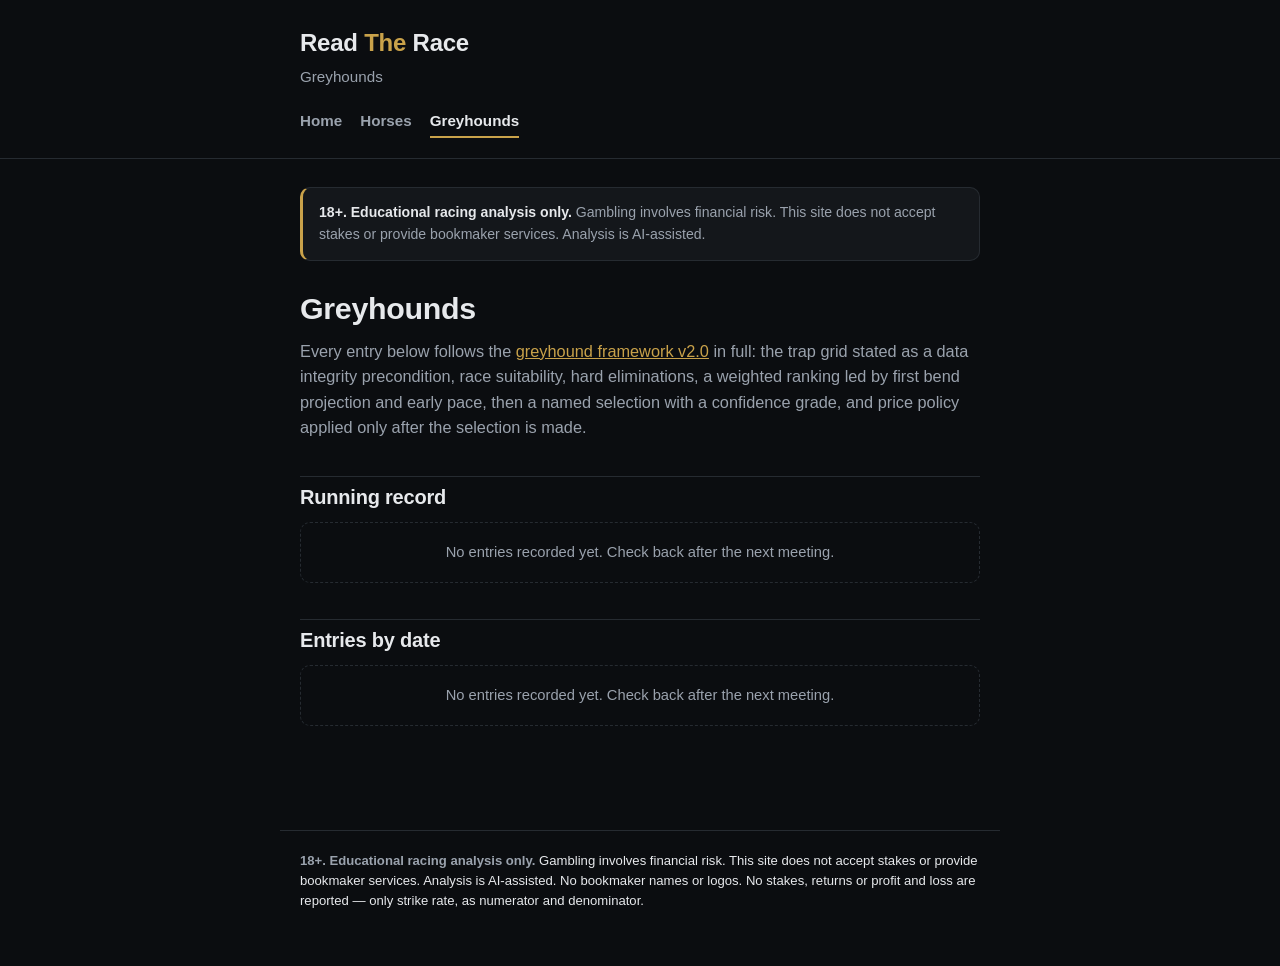
==== greyhounds/index.html @ fd71e6b9 "Initial scaffold: Read The Race Public, educational racing analysis record with two locked framework" ====
<!doctype html>
<html lang="en">
<head>
<meta charset="utf-8">
<meta name="viewport" content="width=device-width, initial-scale=1">
<title>Greyhounds — Read The Race</title>
<meta name="description" content="Greyhound racing analysis running record, applied with the Read The Race greyhound framework v2.0.">
<link rel="stylesheet" href="../assets/css/style.css">
</head>
<body>

<header class="site-header">
  <div class="container">
    <a class="site-title" href="../index.html">Read <span>The</span> Race</a>
    <p class="site-tagline">Greyhounds</p>
    <nav class="site-nav">
      <a href="../index.html">Home</a>
      <a href="../horses/index.html">Horses</a>
      <a href="index.html" class="active">Greyhounds</a>
    </nav>
  </div>
</header>

<main class="container">

  <div class="notice">
    <strong>18+. Educational racing analysis only.</strong> Gambling involves
    financial risk. This site does not accept stakes or provide bookmaker
    services. Analysis is AI-assisted.
  </div>

  <h1>Greyhounds</h1>
  <p class="lede">
    Every entry below follows the <a href="framework.html">greyhound
    framework v2.0</a> in full: the trap grid stated as a data integrity
    precondition, race suitability, hard eliminations, a weighted ranking
    led by first bend projection and early pace, then a named selection
    with a confidence grade, and price policy applied only after the
    selection is made.
  </p>

  <h2>Running record</h2>
  <div id="running-record"></div>

  <h2>Entries by date</h2>
  <div id="date-browser"></div>

</main>

<footer class="site-footer">
  <p><strong>18+. Educational racing analysis only.</strong> Gambling
  involves financial risk. This site does not accept stakes or provide
  bookmaker services. Analysis is AI-assisted. No bookmaker names or logos.
  No stakes, returns or profit and loss are reported — only strike rate,
  as numerator and denominator.</p>
</footer>

<script src="../assets/js/csv.js"></script>
<script src="../assets/js/markdown.js"></script>
<script src="../assets/js/site.js"></script>
<script>
  (async () => {
    const rows = await loadCSVRows("results.csv");
    renderRunningRecord(document.getElementById("running-record"), rows, "track");

    const entries = await loadJSON("entries/manifest.json");
    renderDateBrowser(document.getElementById("date-browser"), entries, "entries");
  })();
</script>

</body>
</html>
---- assets/css/style.css ----
/* Read The Race — shared stylesheet. Dark background, mobile-first. */

:root {
  --bg: #0b0d10;
  --bg-raised: #14171b;
  --bg-card: #181c21;
  --border: #262b31;
  --text: #e7e9ec;
  --text-dim: #9aa2ad;
  --text-faint: #6b7280;
  --accent: #c9a24a;
  --accent-dim: #8a7134;
  --win: #4caf7d;
  --lose: #c9605a;
  --void: #6b7280;
  --max-width: 720px;
  --radius: 10px;
}

* {
  box-sizing: border-box;
}

html {
  -webkit-text-size-adjust: 100%;
}

body {
  margin: 0;
  background: var(--bg);
  color: var(--text);
  font-family: -apple-system, BlinkMacSystemFont, "Segoe UI", Roboto, Helvetica, Arial, sans-serif;
  font-size: 17px;
  line-height: 1.55;
  -webkit-font-smoothing: antialiased;
}

.container {
  max-width: var(--max-width);
  margin: 0 auto;
  padding: 0 20px 64px;
}

/* Header / nav */

.site-header {
  border-bottom: 1px solid var(--border);
  margin-bottom: 28px;
}

.site-header .container {
  padding-top: 24px;
  padding-bottom: 20px;
}

.site-title {
  display: block;
  font-size: 1.5rem;
  font-weight: 700;
  letter-spacing: -0.01em;
  color: var(--text);
  text-decoration: none;
}

.site-title span {
  color: var(--accent);
}

.site-tagline {
  margin: 4px 0 0;
  color: var(--text-dim);
  font-size: 0.95rem;
}

.site-nav {
  margin-top: 16px;
  display: flex;
  gap: 18px;
  flex-wrap: wrap;
}

.site-nav a {
  color: var(--text-dim);
  text-decoration: none;
  font-size: 0.95rem;
  font-weight: 600;
  padding: 4px 0;
  border-bottom: 2px solid transparent;
}

.site-nav a:hover,
.site-nav a.active {
  color: var(--text);
  border-bottom-color: var(--accent);
}

/* Notice banner */

.notice {
  background: var(--bg-raised);
  border: 1px solid var(--border);
  border-left: 3px solid var(--accent);
  border-radius: var(--radius);
  padding: 14px 16px;
  font-size: 0.88rem;
  color: var(--text-dim);
  margin-bottom: 28px;
}

.notice strong {
  color: var(--text);
}

/* Typography */

h1, h2, h3 {
  color: var(--text);
  line-height: 1.25;
  letter-spacing: -0.01em;
}

h1 {
  font-size: 1.6rem;
  margin: 0 0 12px;
}

h2 {
  font-size: 1.25rem;
  margin: 36px 0 12px;
  padding-top: 8px;
  border-top: 1px solid var(--border);
}

h2:first-child {
  border-top: none;
  padding-top: 0;
}

h3 {
  font-size: 1.05rem;
  margin: 22px 0 8px;
}

p {
  margin: 0 0 14px;
  color: var(--text);
}

.lede {
  color: var(--text-dim);
  font-size: 1.02rem;
}

a {
  color: var(--accent);
}

ul, ol {
  padding-left: 1.3em;
  margin: 0 0 14px;
}

li {
  margin-bottom: 6px;
}

blockquote {
  margin: 0 0 16px;
  padding: 10px 14px;
  background: var(--bg-raised);
  border-left: 3px solid var(--accent-dim);
  border-radius: 4px;
  color: var(--text-dim);
  font-family: ui-monospace, SFMono-Regular, Menlo, Consolas, monospace;
  font-size: 0.9rem;
}

hr {
  border: none;
  border-top: 1px solid var(--border);
  margin: 28px 0;
}

.meta-line {
  color: var(--text-faint);
  font-size: 0.85rem;
  margin: 0 0 4px;
}

/* Cards */

.card {
  background: var(--bg-card);
  border: 1px solid var(--border);
  border-radius: var(--radius);
  padding: 18px;
  margin-bottom: 16px;
}

.card-link {
  display: block;
  text-decoration: none;
  color: inherit;
}

.card-link:hover {
  border-color: var(--accent-dim);
}

.card h3 {
  margin-top: 0;
  color: var(--text);
}

.card .subtitle {
  color: var(--text-dim);
  font-size: 0.88rem;
  margin-bottom: 14px;
}

/* Running record stats */

.stat-row {
  display: flex;
  gap: 12px;
  flex-wrap: wrap;
}

.stat-tile {
  flex: 1 1 120px;
  background: var(--bg-raised);
  border: 1px solid var(--border);
  border-radius: 8px;
  padding: 12px 14px;
}

.stat-tile .value {
  font-size: 1.3rem;
  font-weight: 700;
  color: var(--text);
  font-variant-numeric: tabular-nums;
}

.stat-tile .label {
  font-size: 0.78rem;
  color: var(--text-dim);
  text-transform: uppercase;
  letter-spacing: 0.04em;
  margin-top: 2px;
}

/* Tables */

.table-scroll {
  overflow-x: auto;
  border: 1px solid var(--border);
  border-radius: var(--radius);
  margin-bottom: 20px;
}

table {
  border-collapse: collapse;
  width: 100%;
  min-width: 560px;
  font-size: 0.88rem;
}

th, td {
  text-align: left;
  padding: 9px 12px;
  border-bottom: 1px solid var(--border);
  white-space: nowrap;
}

th {
  color: var(--text-dim);
  font-size: 0.76rem;
  text-transform: uppercase;
  letter-spacing: 0.03em;
  background: var(--bg-raised);
  position: sticky;
  top: 0;
}

tr:last-child td {
  border-bottom: none;
}

.result-win { color: var(--win); font-weight: 600; }
.result-lose { color: var(--lose); }
.result-void { color: var(--void); }

.empty-state {
  color: var(--text-dim);
  font-size: 0.92rem;
  padding: 18px;
  border: 1px dashed var(--border);
  border-radius: var(--radius);
  text-align: center;
}

/* Date browser */

.date-group {
  margin-bottom: 18px;
}

.date-group h3 {
  color: var(--text-dim);
  font-size: 0.82rem;
  text-transform: uppercase;
  letter-spacing: 0.04em;
  margin: 18px 0 8px;
}

.entry-list {
  list-style: none;
  padding: 0;
  margin: 0;
}

.entry-list li {
  margin-bottom: 6px;
}

.entry-list a {
  display: block;
  background: var(--bg-card);
  border: 1px solid var(--border);
  border-radius: 8px;
  padding: 10px 14px;
  text-decoration: none;
  color: var(--text);
  font-size: 0.92rem;
}

.entry-list a:hover {
  border-color: var(--accent-dim);
}

.entry-list .entry-track {
  font-weight: 600;
}

.entry-list .entry-meta {
  color: var(--text-dim);
  font-size: 0.82rem;
}

/* Framework prose page */

.prose {
  font-size: 0.98rem;
}

.prose h1 {
  font-size: 1.5rem;
}

.source-link {
  display: inline-block;
  margin-bottom: 24px;
  font-size: 0.85rem;
  color: var(--text-dim);
}

/* Footer */

.site-footer {
  max-width: var(--max-width);
  margin: 40px auto 0;
  padding: 20px 20px 40px;
  border-top: 1px solid var(--border);
  color: var(--text-faint);
  font-size: 0.82rem;
}

.site-footer strong {
  color: var(--text-dim);
}

@media (min-width: 640px) {
  body {
    font-size: 18px;
  }

  h1 {
    font-size: 1.9rem;
  }
}
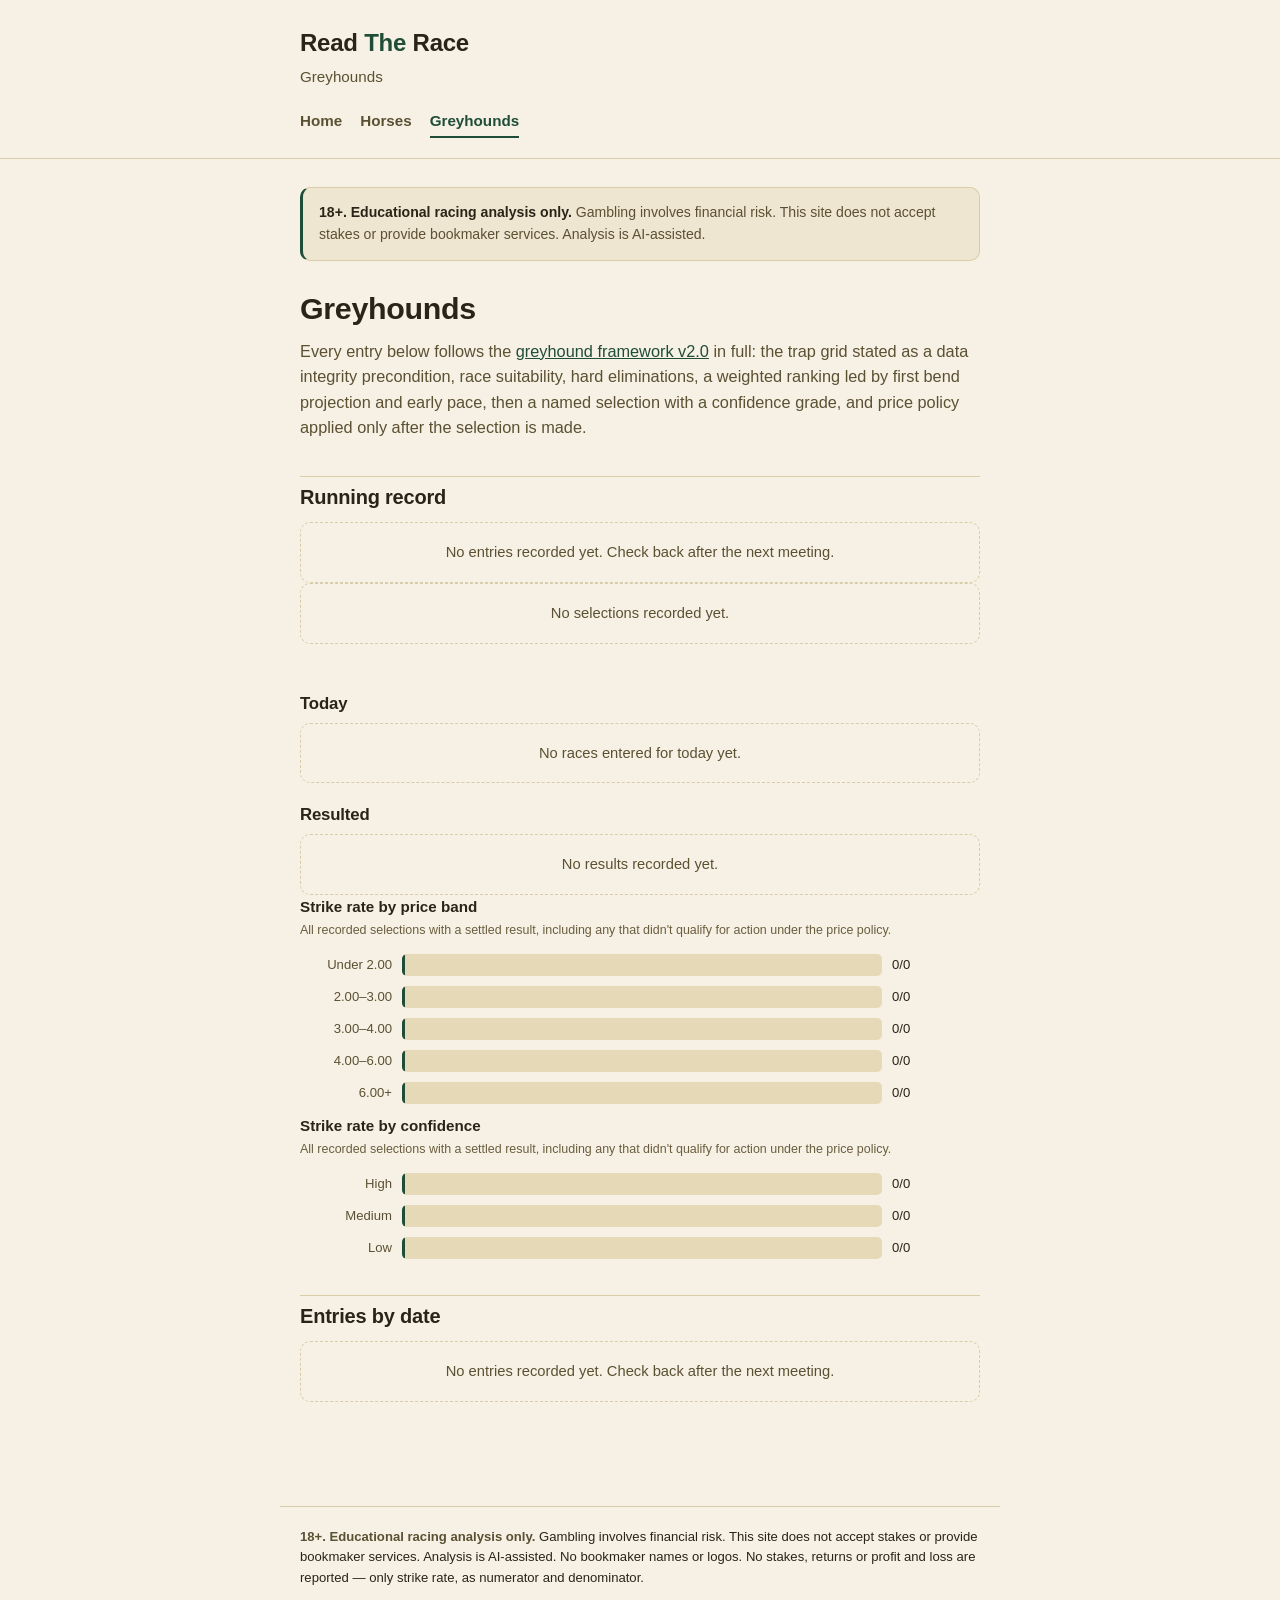
==== commit e86e56b1: "Split running record into Today/Resulted, UK dates, light racecourse theme, add form strip + strike-" ====
--- a/greyhounds/index.html
+++ b/greyhounds/index.html
@@ -40,7 +40,22 @@
   </p>
 
   <h2>Running record</h2>
-  <div id="running-record"></div>
+  <div id="stats"></div>
+
+  <div id="form-strip"></div>
+
+  <div class="table-heading">
+    <h3>Today</h3>
+  </div>
+  <div id="today-table"></div>
+
+  <div class="table-heading">
+    <h3>Resulted</h3>
+  </div>
+  <div id="resulted-table"></div>
+
+  <div id="price-chart"></div>
+  <div id="confidence-chart"></div>
 
   <h2>Entries by date</h2>
   <div id="date-browser"></div>
@@ -61,10 +76,15 @@
 <script>
   (async () => {
     const rows = await loadCSVRows("results.csv");
-    renderRunningRecord(document.getElementById("running-record"), rows, "track");
+    renderStats(document.getElementById("stats"), rows);
+    renderFormStrip(document.getElementById("form-strip"), rows);
+    renderTodayTable(document.getElementById("today-table"), rows, "track");
+    renderResultedTable(document.getElementById("resulted-table"), rows, "track");
+    renderPriceBandChart(document.getElementById("price-chart"), rows);
+    renderConfidenceChart(document.getElementById("confidence-chart"), rows);
 
     const entries = await loadJSON("entries/manifest.json");
-    renderDateBrowser(document.getElementById("date-browser"), entries, "entries");
+    renderDateBrowser(document.getElementById("date-browser"), entries, "entry.html");
   })();
 </script>
 
--- a/assets/css/style.css
+++ b/assets/css/style.css
@@ -1,18 +1,20 @@
-/* Read The Race — shared stylesheet. Dark background, mobile-first. */
+/* Read The Race — shared stylesheet. Light racecourse theme, mobile-first. */
 
 :root {
-  --bg: #0b0d10;
-  --bg-raised: #14171b;
-  --bg-card: #181c21;
-  --border: #262b31;
-  --text: #e7e9ec;
-  --text-dim: #9aa2ad;
-  --text-faint: #6b7280;
-  --accent: #c9a24a;
-  --accent-dim: #8a7134;
-  --win: #4caf7d;
-  --lose: #c9605a;
-  --void: #6b7280;
+  --bg: #f6f1e4;
+  --bg-raised: #efe6d2;
+  --bg-card: #fffcf5;
+  --border: #d8cca9;
+  --row-divider: #c4b58a;
+  --text: #2a2318;
+  --text-dim: #5c5033;
+  --text-faint: #6b5d3f;
+  --accent: #1f4d38;
+  --accent-dim: #163728;
+  --win: #1f6b3d;
+  --lose: #8c3a2b;
+  --void: #8a7c58;
+  --chart-track: #e6d9b8;
   --max-width: 720px;
   --radius: 10px;
 }
@@ -90,7 +92,7 @@
 
 .site-nav a:hover,
 .site-nav a.active {
-  color: var(--text);
+  color: var(--accent);
   border-bottom-color: var(--accent);
 }
 
@@ -253,6 +255,7 @@
 
 .table-scroll {
   overflow-x: auto;
+  -webkit-overflow-scrolling: touch;
   border: 1px solid var(--border);
   border-radius: var(--radius);
   margin-bottom: 20px;
@@ -261,15 +264,20 @@
 table {
   border-collapse: collapse;
   width: 100%;
-  min-width: 560px;
+  min-width: 620px;
   font-size: 0.88rem;
 }
 
 th, td {
   text-align: left;
-  padding: 9px 12px;
-  border-bottom: 1px solid var(--border);
+  padding: 15px 14px;
+  border-bottom: 1px solid var(--row-divider);
   white-space: nowrap;
+}
+
+td.selection-cell {
+  white-space: normal;
+  min-width: 160px;
 }
 
 th {
@@ -286,6 +294,48 @@
   border-bottom: none;
 }
 
+/* Group header rows inside the Today/Resulted tables — date and course
+   separators, replacing per-row date/course columns. */
+tr.group-header-date td {
+  background: var(--accent);
+  color: var(--bg-card);
+  font-weight: 700;
+  font-size: 0.85rem;
+  padding: 10px 14px;
+  border-bottom: none;
+}
+
+tr.group-header-course td {
+  background: var(--bg-raised);
+  color: var(--text-dim);
+  font-weight: 700;
+  font-size: 0.76rem;
+  text-transform: uppercase;
+  letter-spacing: 0.03em;
+  padding: 8px 14px;
+  border-bottom: 1px solid var(--row-divider);
+}
+
+/* Numeric columns: right-aligned, tabular monospace figures so digits line up. */
+.price-cell {
+  text-align: right;
+  font-variant-numeric: tabular-nums;
+  font-family: ui-monospace, SFMono-Regular, Menlo, Consolas, monospace;
+}
+
+.no-action-label {
+  display: block;
+  color: var(--text-dim);
+  font-weight: 600;
+}
+
+.no-action-runner {
+  display: block;
+  margin-top: 3px;
+  font-size: 0.78rem;
+  color: var(--text-faint);
+}
+
 .result-win { color: var(--win); font-weight: 600; }
 .result-lose { color: var(--lose); }
 .result-void { color: var(--void); }
@@ -297,6 +347,160 @@
   border: 1px dashed var(--border);
   border-radius: var(--radius);
   text-align: center;
+}
+
+.table-heading {
+  display: flex;
+  align-items: baseline;
+  justify-content: space-between;
+  gap: 8px;
+  flex-wrap: wrap;
+}
+
+.table-heading .table-subtitle {
+  font-size: 0.82rem;
+  color: var(--text-faint);
+}
+
+/* Form strip */
+
+.form-strip {
+  margin-bottom: 28px;
+}
+
+.form-strip-row {
+  display: flex;
+  flex-wrap: wrap;
+  gap: 4px;
+  padding: 4px 0 8px;
+}
+
+.form-square {
+  width: 16px;
+  height: 16px;
+  border-radius: 3px;
+  flex: 0 0 auto;
+  border: 2px solid var(--border);
+  background: transparent;
+}
+
+.form-square.form-win {
+  background: var(--win);
+  border-color: var(--win);
+}
+
+.form-square.form-lose {
+  background: transparent;
+  border-color: var(--lose);
+}
+
+.form-square.form-no-action {
+  background: var(--void);
+  border-color: var(--void);
+  opacity: 0.35;
+}
+
+.form-square.form-pending {
+  background: transparent;
+  border-color: var(--border);
+  border-style: dashed;
+}
+
+.form-strip-caption {
+  font-size: 0.78rem;
+  color: var(--text-faint);
+  margin: 0;
+}
+
+.form-strip-legend {
+  display: flex;
+  flex-wrap: wrap;
+  gap: 12px;
+  font-size: 0.76rem;
+  color: var(--text-faint);
+  margin: 6px 0 0;
+}
+
+.form-strip-legend span {
+  display: inline-flex;
+  align-items: center;
+  gap: 5px;
+}
+
+.form-strip-legend .form-square {
+  width: 11px;
+  height: 11px;
+  border-width: 1.5px;
+}
+
+/* Bar charts */
+
+.bar-chart {
+  margin-bottom: 8px;
+}
+
+.bar-chart-title {
+  font-size: 0.95rem;
+  font-weight: 700;
+  color: var(--text);
+  margin: 0 0 2px;
+}
+
+.bar-chart-subtitle {
+  font-size: 0.78rem;
+  color: var(--text-faint);
+  margin: 0 0 14px;
+}
+
+.bar-row {
+  display: grid;
+  grid-template-columns: 92px 1fr;
+  align-items: center;
+  gap: 10px;
+  margin-bottom: 10px;
+}
+
+.bar-row-label {
+  font-size: 0.82rem;
+  color: var(--text-dim);
+  text-align: right;
+}
+
+.bar-row-track-wrap {
+  display: flex;
+  align-items: center;
+  gap: 10px;
+}
+
+.bar-track {
+  flex: 1 1 auto;
+  height: 22px;
+  background: var(--chart-track);
+  border-radius: 5px;
+  overflow: hidden;
+}
+
+.bar-fill {
+  height: 100%;
+  background: var(--accent);
+  border-radius: 5px;
+  min-width: 3px;
+}
+
+.bar-row-value {
+  flex: 0 0 auto;
+  font-size: 0.82rem;
+  font-variant-numeric: tabular-nums;
+  color: var(--text);
+  white-space: nowrap;
+  min-width: 88px;
+}
+
+.bar-row-note {
+  display: block;
+  font-size: 0.72rem;
+  color: var(--text-faint);
+  font-weight: 400;
 }
 
 /* Date browser */
@@ -347,6 +551,109 @@
   font-size: 0.82rem;
 }
 
+/* Entry verdict card */
+
+.verdict-card {
+  margin-bottom: 20px;
+}
+
+.verdict-header {
+  display: flex;
+  align-items: baseline;
+  justify-content: space-between;
+  gap: 10px;
+  flex-wrap: wrap;
+}
+
+.verdict-header h1 {
+  margin: 0;
+  font-size: 1.35rem;
+}
+
+.confidence-badge {
+  flex: 0 0 auto;
+  padding: 3px 10px;
+  border-radius: 999px;
+  font-size: 0.76rem;
+  font-weight: 700;
+  text-transform: uppercase;
+  letter-spacing: 0.03em;
+  border: 1px solid var(--border);
+  color: var(--text-dim);
+}
+
+.confidence-badge.confidence-high {
+  color: var(--win);
+  border-color: var(--win);
+}
+
+.confidence-badge.confidence-medium {
+  color: var(--accent);
+  border-color: var(--accent-dim);
+}
+
+.confidence-badge.confidence-low {
+  color: var(--lose);
+  border-color: var(--lose);
+}
+
+.verdict-meta {
+  color: var(--text-dim);
+  font-size: 0.88rem;
+  margin: 4px 0 16px;
+}
+
+.verdict-result {
+  margin: 14px 0 0;
+  font-weight: 600;
+}
+
+.principal-risk {
+  margin: 14px 0 0;
+  color: var(--text-dim);
+  font-size: 0.92rem;
+}
+
+.principal-risk strong {
+  color: var(--text);
+}
+
+/* Collapsible full analysis */
+
+.framework-details {
+  border: 1px solid var(--border);
+  border-radius: var(--radius);
+  background: var(--bg-card);
+  margin-bottom: 20px;
+}
+
+.framework-details summary {
+  cursor: pointer;
+  padding: 14px 16px;
+  font-weight: 600;
+  color: var(--accent);
+  list-style: none;
+}
+
+.framework-details summary::-webkit-details-marker {
+  display: none;
+}
+
+.framework-details summary::before {
+  content: "▸";
+  display: inline-block;
+  margin-right: 8px;
+  transition: transform 0.15s ease;
+}
+
+.framework-details[open] summary::before {
+  transform: rotate(90deg);
+}
+
+.framework-details .prose {
+  padding: 0 18px 18px;
+}
+
 /* Framework prose page */
 
 .prose {
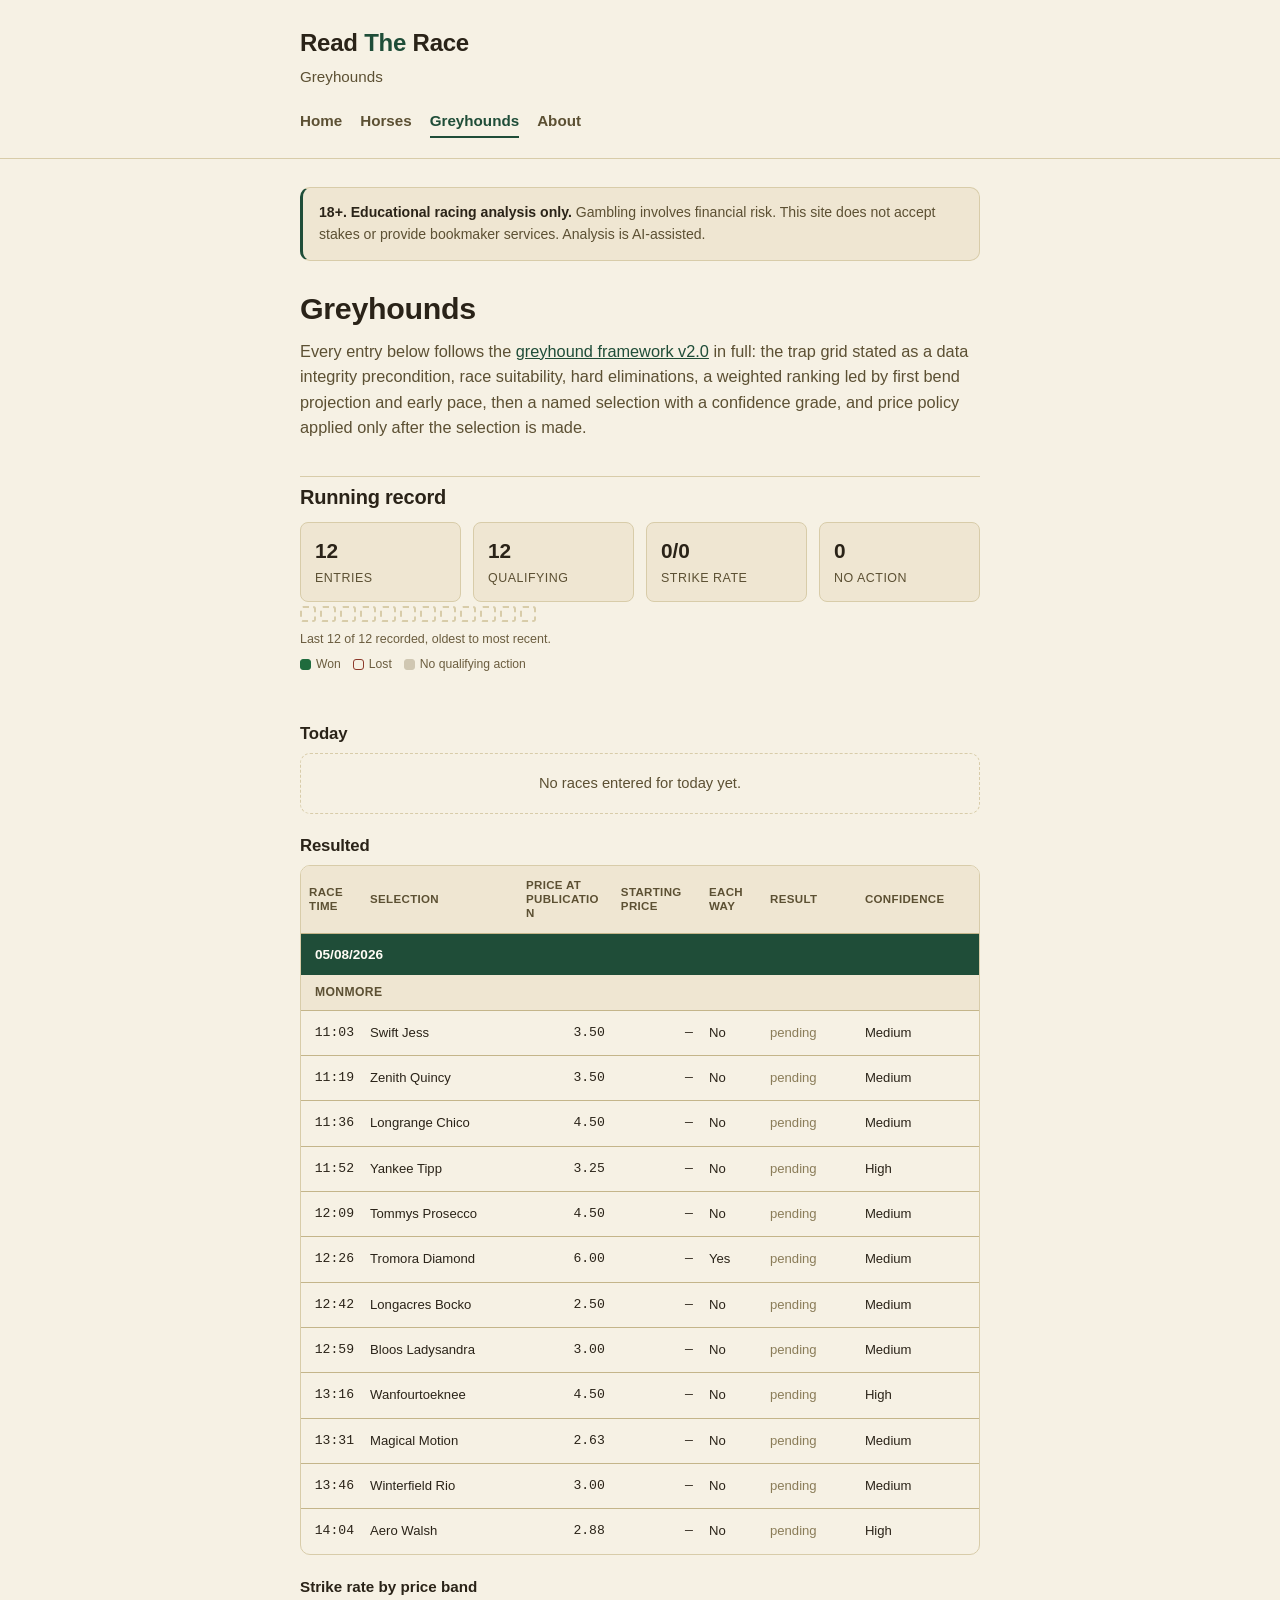
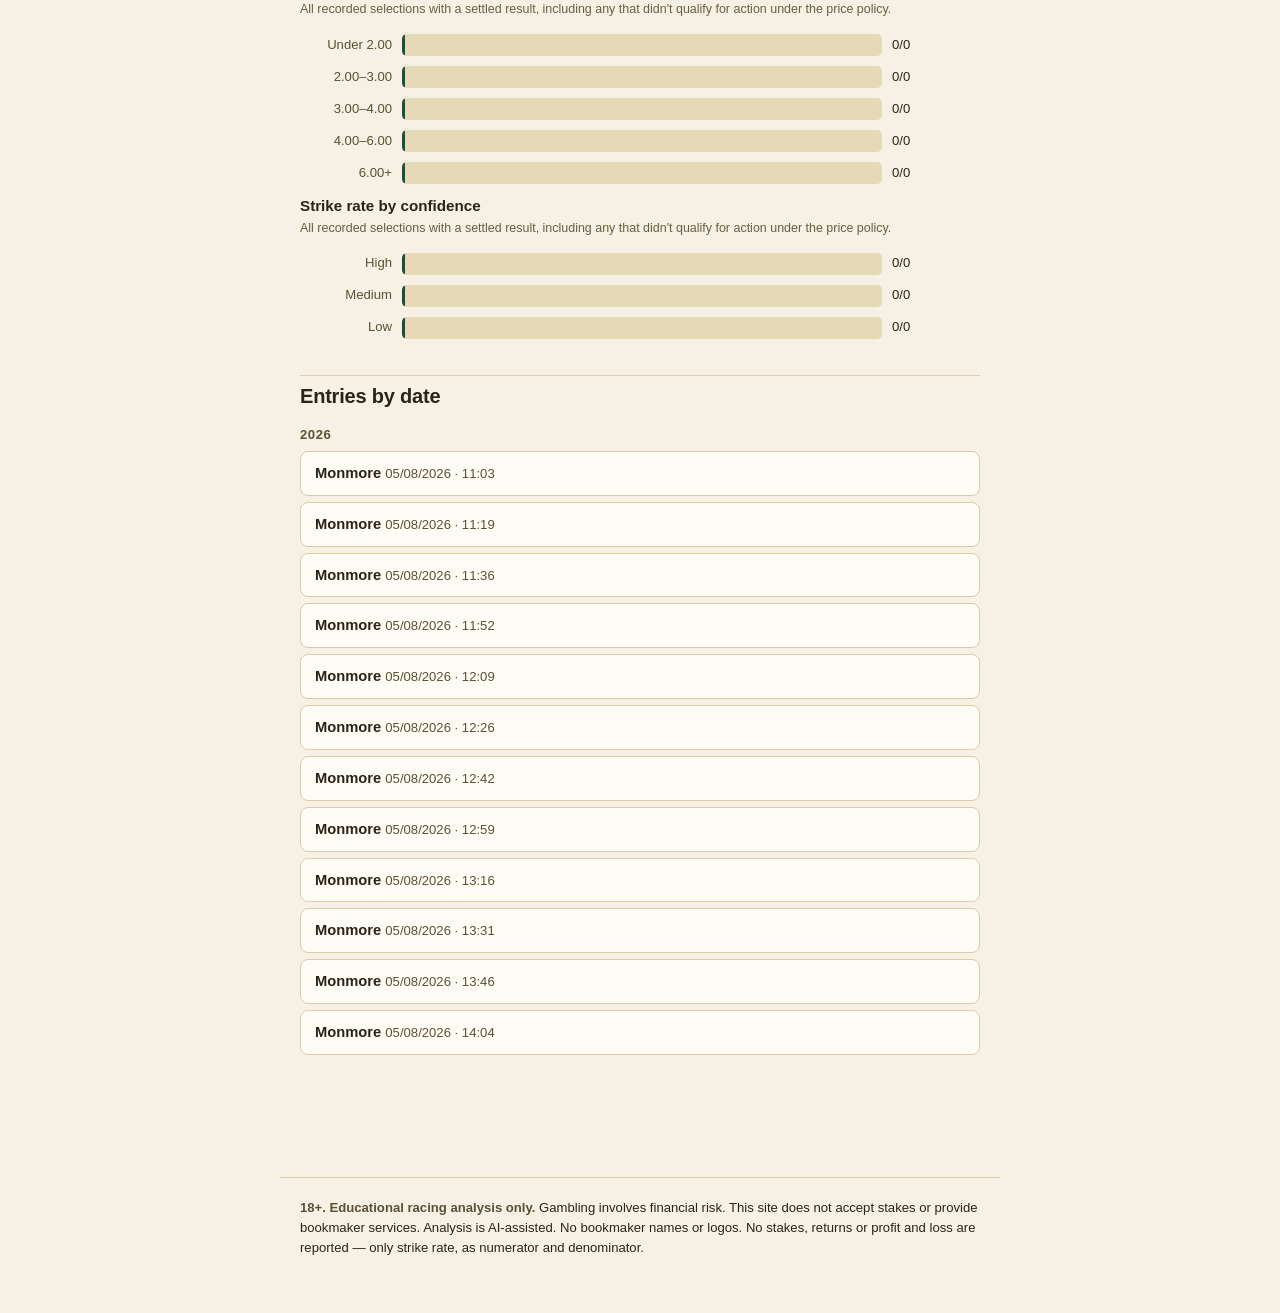
==== commit 1249b5c6: "Add rendered About page, replacing the raw README.md link The home page linked straight at README.md" ====
--- a/greyhounds/index.html
+++ b/greyhounds/index.html
@@ -17,6 +17,7 @@
       <a href="../index.html">Home</a>
       <a href="../horses/index.html">Horses</a>
       <a href="index.html" class="active">Greyhounds</a>
+      <a href="../about.html">About</a>
     </nav>
   </div>
 </header>
--- a/assets/css/style.css
+++ b/assets/css/style.css
@@ -183,6 +183,33 @@
   margin: 28px 0;
 }
 
+pre {
+  margin: 0 0 16px;
+  padding: 12px 14px;
+  background: var(--bg-raised);
+  border: 1px solid var(--border);
+  border-radius: 4px;
+  overflow-x: auto;
+}
+
+code {
+  font-family: ui-monospace, SFMono-Regular, Menlo, Consolas, monospace;
+  font-size: 0.9em;
+  background: var(--bg-raised);
+  border: 1px solid var(--border);
+  border-radius: 3px;
+  padding: 1px 5px;
+}
+
+pre code {
+  font-size: 0.85rem;
+  color: var(--text-dim);
+  white-space: pre;
+  background: none;
+  border: none;
+  padding: 0;
+}
+
 .meta-line {
   color: var(--text-faint);
   font-size: 0.85rem;
@@ -264,30 +291,53 @@
 table {
   border-collapse: collapse;
   width: 100%;
-  min-width: 620px;
-  font-size: 0.88rem;
-}
+  table-layout: fixed;
+  font-size: 0.82rem;
+}
+
+/* Proportional column widths so desktop fits all 7 columns without
+   horizontal scroll — Selection is the only variable-length prose column
+   and gets the most room; the rest stay narrow. Only meaningful above the
+   640px breakpoint — below it the table becomes a stacked card layout and
+   these are ignored. */
+col.col-time { width: 9%; }
+col.col-selection { width: 23%; }
+col.col-price { width: 14%; }
+col.col-sp { width: 13%; }
+col.col-ew { width: 9%; }
+col.col-result { width: 14%; }
+col.col-conf { width: 18%; }
 
 th, td {
   text-align: left;
-  padding: 15px 14px;
+  padding: 12px 8px;
   border-bottom: 1px solid var(--row-divider);
+}
+
+td {
   white-space: nowrap;
+  overflow: hidden;
+  text-overflow: ellipsis;
 }
 
 td.selection-cell {
   white-space: normal;
-  min-width: 160px;
+  overflow: visible;
+  text-overflow: clip;
 }
 
 th {
   color: var(--text-dim);
-  font-size: 0.76rem;
+  font-size: 0.72rem;
   text-transform: uppercase;
   letter-spacing: 0.03em;
   background: var(--bg-raised);
   position: sticky;
   top: 0;
+  white-space: normal;
+  overflow-wrap: break-word;
+  word-break: break-word;
+  line-height: 1.25;
 }
 
 tr:last-child td {
@@ -316,11 +366,81 @@
   border-bottom: 1px solid var(--row-divider);
 }
 
-/* Numeric columns: right-aligned, tabular monospace figures so digits line up. */
+/* Numeric columns: right-aligned, tabular monospace figures so decimal
+   points line up. Text columns (Selection, Each Way, Result, Confidence)
+   stay left-aligned via the base th/td rule above. */
 .price-cell {
   text-align: right;
   font-variant-numeric: tabular-nums;
   font-family: ui-monospace, SFMono-Regular, Menlo, Consolas, monospace;
+}
+
+/* Below 640px: replace the table with a stacked card per race, each field
+   labelled from its data-label attribute, rather than a horizontally
+   scrolling table. Group header rows (date/course separators) stay as
+   simple full-width banners. */
+@media (max-width: 639px) {
+  .table-scroll {
+    overflow-x: visible;
+    border: none;
+    border-radius: 0;
+  }
+
+  table {
+    table-layout: auto;
+  }
+
+  thead {
+    display: none;
+  }
+
+  table, tbody, tr {
+    display: block;
+    width: 100%;
+  }
+
+  tr:not(.group-header-date):not(.group-header-course) {
+    background: var(--bg-card);
+    border: 1px solid var(--border);
+    border-radius: var(--radius);
+    margin-bottom: 12px;
+    padding: 2px 14px;
+  }
+
+  tr:not(.group-header-date):not(.group-header-course) td {
+    display: flex;
+    justify-content: space-between;
+    align-items: baseline;
+    gap: 14px;
+    width: auto;
+    padding: 10px 0;
+    border-bottom: 1px solid var(--row-divider);
+    white-space: normal;
+    overflow: visible;
+    text-overflow: clip;
+    text-align: right;
+  }
+
+  tr:not(.group-header-date):not(.group-header-course) td:last-child {
+    border-bottom: none;
+  }
+
+  tr:not(.group-header-date):not(.group-header-course) td::before {
+    content: attr(data-label);
+    flex: 0 0 auto;
+    font-size: 0.72rem;
+    font-weight: 700;
+    text-transform: uppercase;
+    letter-spacing: 0.03em;
+    color: var(--text-dim);
+    text-align: left;
+  }
+
+  tr.group-header-date td,
+  tr.group-header-course td {
+    display: block;
+    width: 100%;
+  }
 }
 
 .no-action-label {
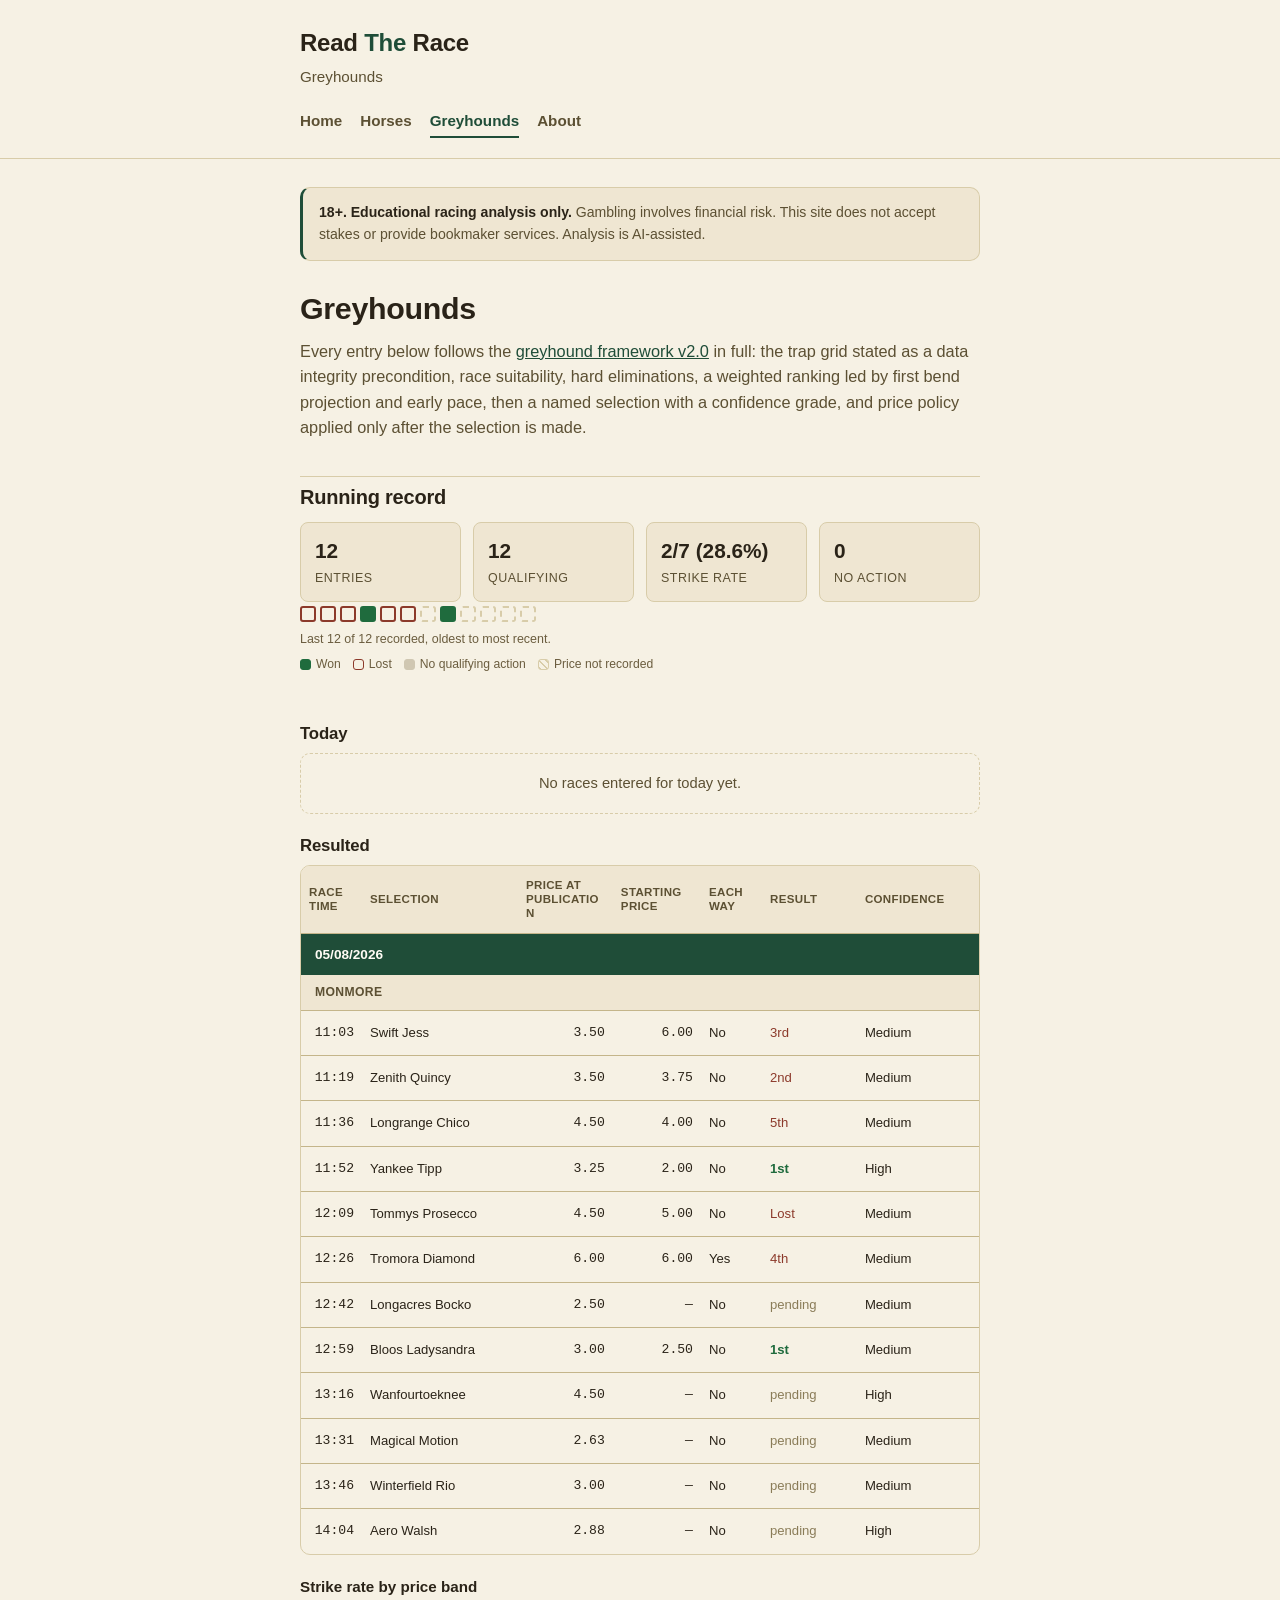
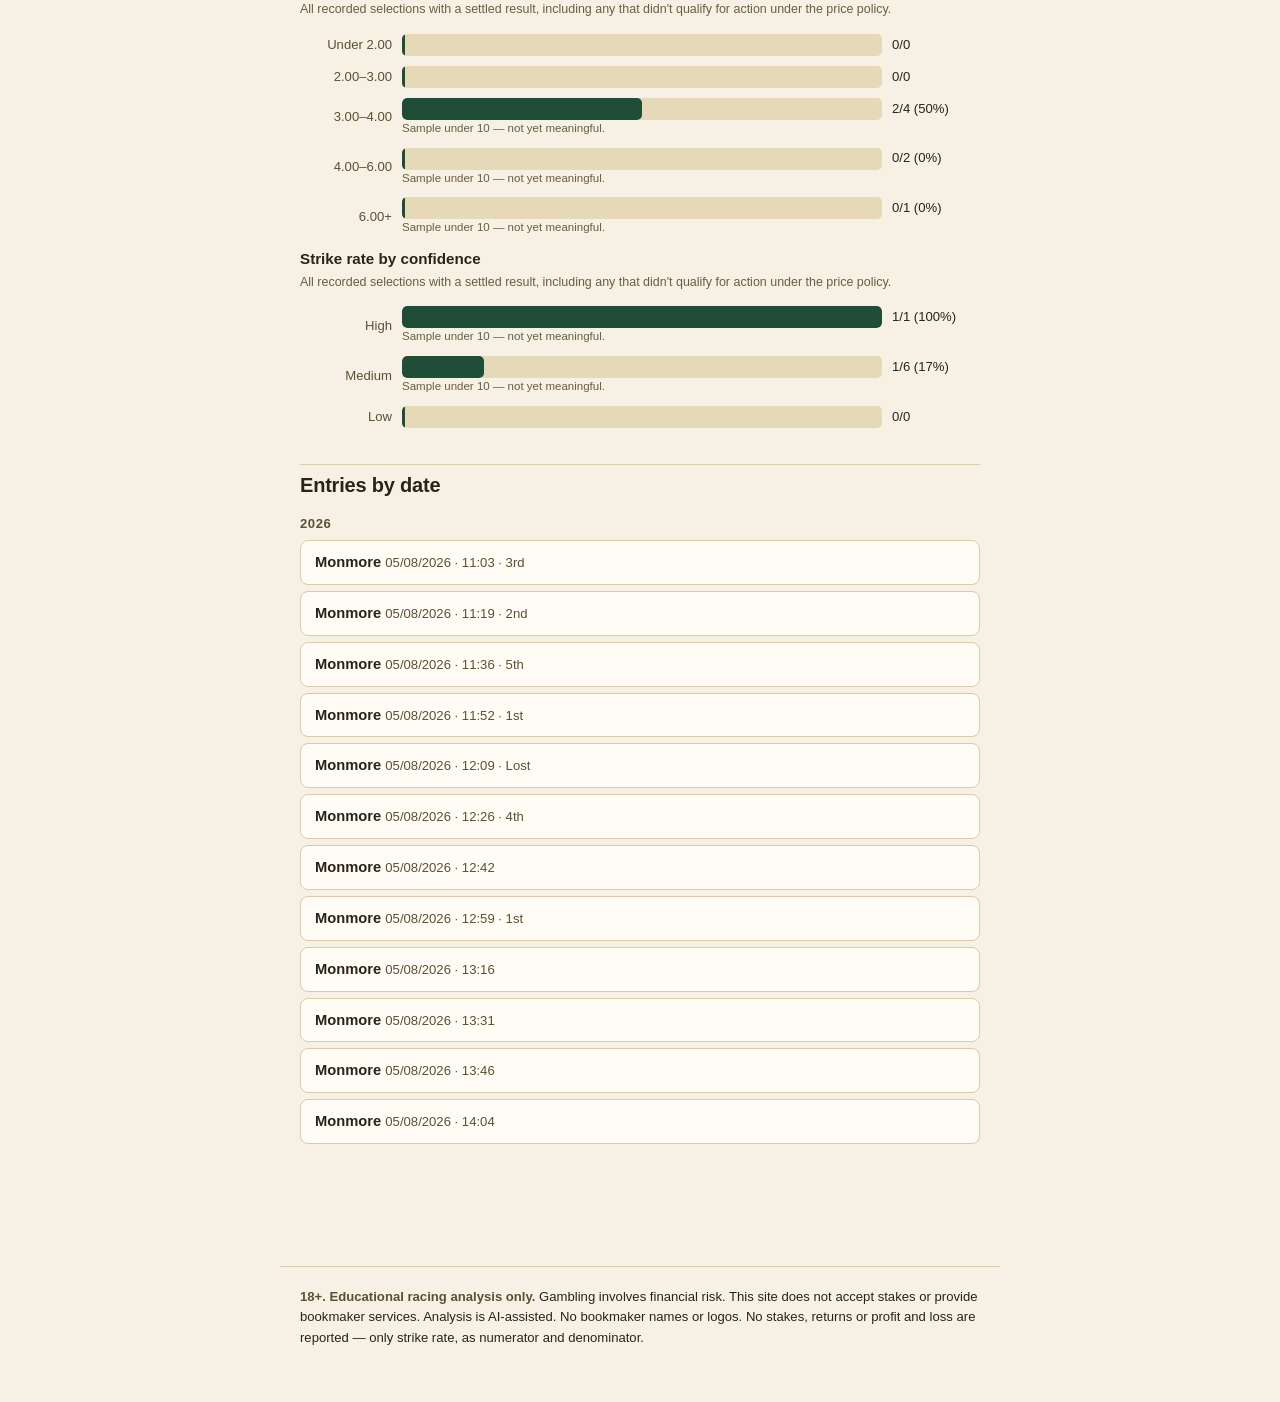
==== commit 9741442e: "Fix running record: corrected prices, unrecorded-price display, win classifier Three fixes, all in t" ====
--- a/greyhounds/index.html
+++ b/greyhounds/index.html
@@ -76,7 +76,11 @@
 <script src="../assets/js/site.js"></script>
 <script>
   (async () => {
-    const rows = await loadCSVRows("results.csv");
+    const [rows, corrections] = await Promise.all([
+      loadCSVRows("results.csv"),
+      loadCorrections("../CORRECTIONS.md"),
+    ]);
+    applyCorrections(rows, corrections);
     renderStats(document.getElementById("stats"), rows);
     renderFormStrip(document.getElementById("form-strip"), rows);
     renderTodayTable(document.getElementById("today-table"), rows, "track");
--- a/assets/css/style.css
+++ b/assets/css/style.css
@@ -456,6 +456,18 @@
   color: var(--text-faint);
 }
 
+.price-unrecorded {
+  color: var(--text-faint);
+  font-style: italic;
+}
+
+.corrected-tag {
+  display: inline-block;
+  margin-left: 4px;
+  font-size: 0.75rem;
+  color: var(--accent-dim);
+}
+
 .result-win { color: var(--win); font-weight: 600; }
 .result-lose { color: var(--lose); }
 .result-void { color: var(--void); }
@@ -524,6 +536,13 @@
   background: transparent;
   border-color: var(--border);
   border-style: dashed;
+}
+
+.form-square.form-unrecorded {
+  background: repeating-linear-gradient(
+    45deg, var(--border), var(--border) 2px, transparent 2px, transparent 5px
+  );
+  border-color: var(--border);
 }
 
 .form-strip-caption {
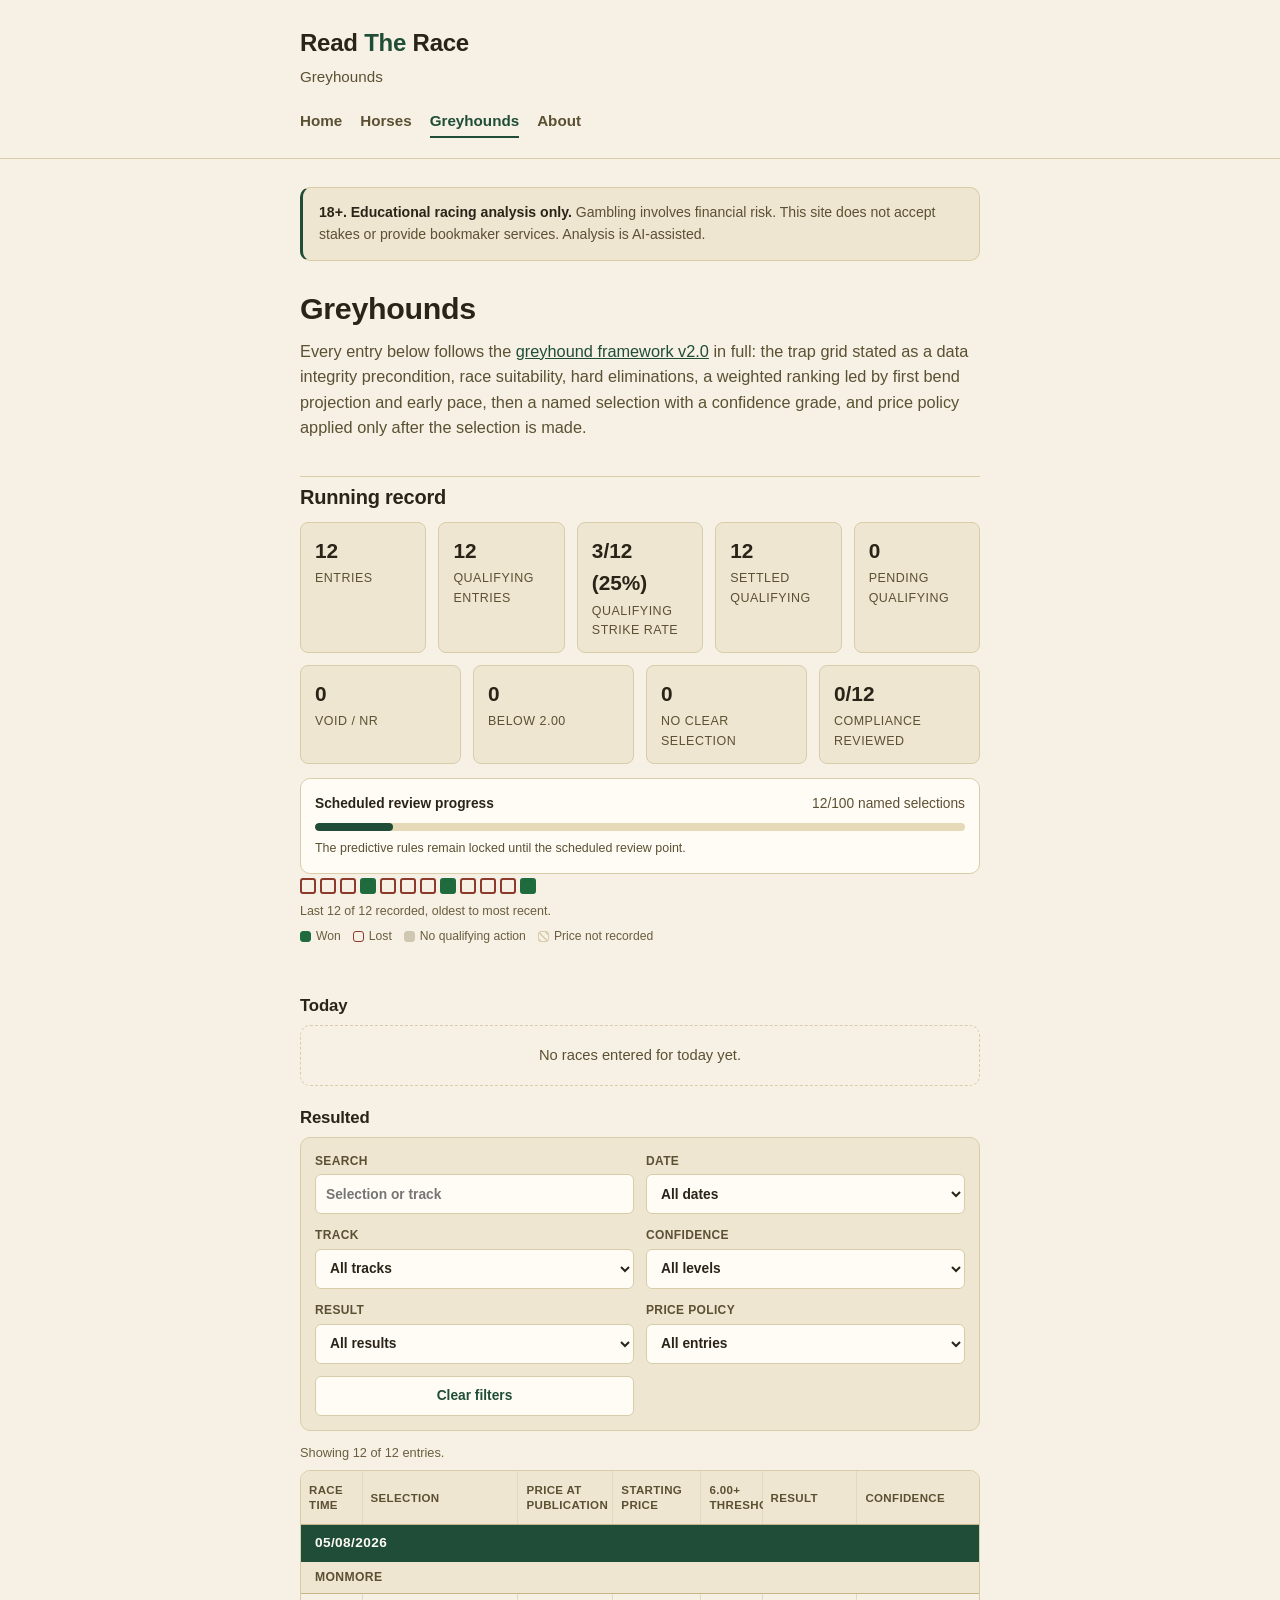
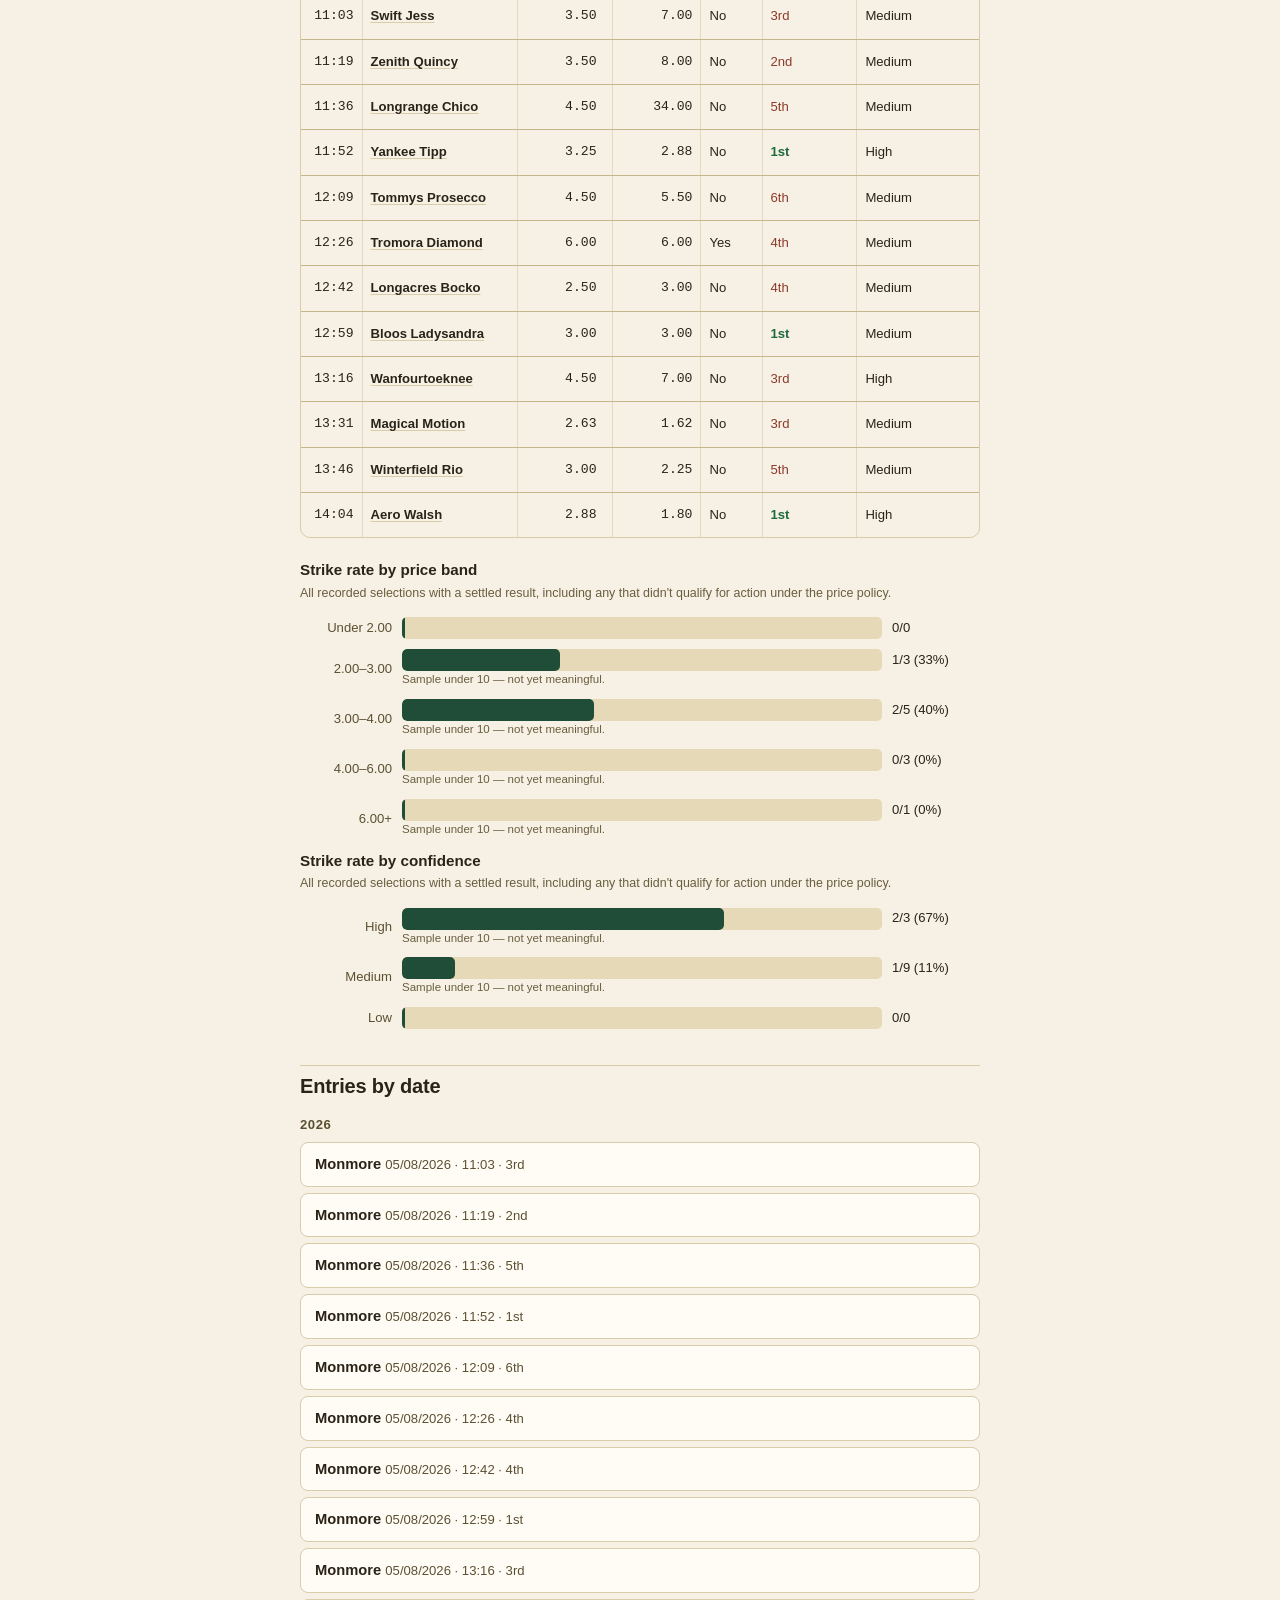
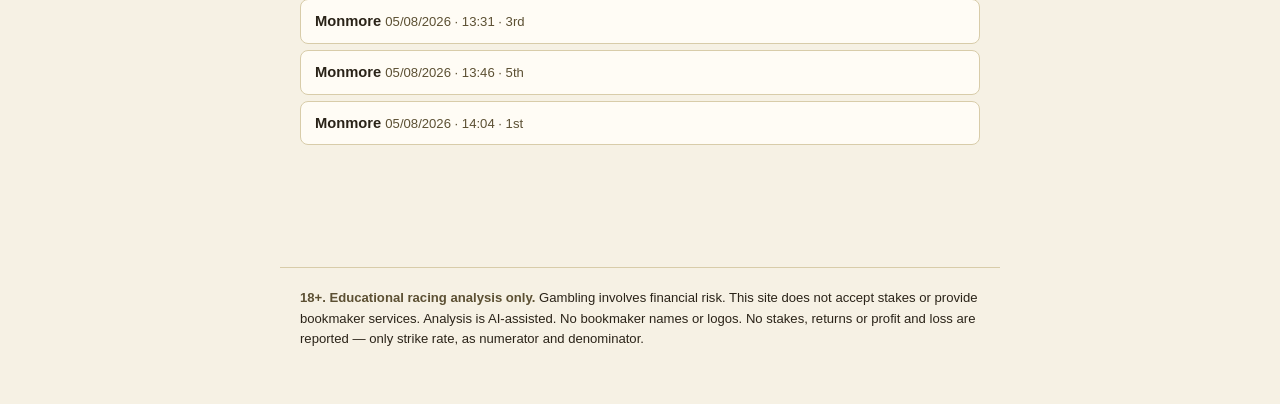
==== commit c843bb51: "Improve record transparency and navigation" ====
--- a/greyhounds/index.html
+++ b/greyhounds/index.html
@@ -53,6 +53,7 @@
   <div class="table-heading">
     <h3>Resulted</h3>
   </div>
+  <div id="record-filters"></div>
   <div id="resulted-table"></div>
 
   <div id="price-chart"></div>
@@ -84,7 +85,9 @@
     renderStats(document.getElementById("stats"), rows);
     renderFormStrip(document.getElementById("form-strip"), rows);
     renderTodayTable(document.getElementById("today-table"), rows, "track");
-    renderResultedTable(document.getElementById("resulted-table"), rows, "track");
+    renderRecordFilters(document.getElementById("record-filters"), rows, "track", (filters) => {
+      renderResultedTable(document.getElementById("resulted-table"), rows, "track", filters);
+    });
     renderPriceBandChart(document.getElementById("price-chart"), rows);
     renderConfidenceChart(document.getElementById("confidence-chart"), rows);
 
--- a/assets/css/style.css
+++ b/assets/css/style.css
@@ -6,6 +6,7 @@
   --bg-card: #fffcf5;
   --border: #d8cca9;
   --row-divider: #c4b58a;
+  --column-divider: #e2d9c1;
   --text: #2a2318;
   --text-dim: #5c5033;
   --text-faint: #6b5d3f;
@@ -23,6 +24,18 @@
   box-sizing: border-box;
 }
 
+.sr-only {
+  position: absolute;
+  width: 1px;
+  height: 1px;
+  padding: 0;
+  margin: -1px;
+  overflow: hidden;
+  clip: rect(0, 0, 0, 0);
+  white-space: nowrap;
+  border: 0;
+}
+
 html {
   -webkit-text-size-adjust: 100%;
 }
@@ -276,6 +289,46 @@
   text-transform: uppercase;
   letter-spacing: 0.04em;
   margin-top: 2px;
+}
+
+.review-progress {
+  margin-top: 14px;
+  padding: 14px;
+  background: var(--bg-card);
+  border: 1px solid var(--border);
+  border-radius: var(--radius);
+}
+
+.review-progress-copy {
+  display: flex;
+  justify-content: space-between;
+  gap: 12px;
+  font-size: 0.86rem;
+}
+
+.review-progress-copy span,
+.review-progress p {
+  color: var(--text-dim);
+}
+
+.review-progress-track {
+  height: 8px;
+  margin: 9px 0 8px;
+  overflow: hidden;
+  border-radius: 999px;
+  background: var(--chart-track);
+}
+
+.review-progress-track span {
+  display: block;
+  height: 100%;
+  border-radius: inherit;
+  background: var(--accent);
+}
+
+.review-progress p {
+  margin: 0;
+  font-size: 0.78rem;
 }
 
 /* Tables */
@@ -308,6 +361,15 @@
 col.col-result { width: 14%; }
 col.col-conf { width: 18%; }
 
+table.with-total-runners col.col-time { width: 8%; }
+table.with-total-runners col.col-selection { width: 19%; }
+table.with-total-runners col.col-price { width: 14%; }
+table.with-total-runners col.col-sp { width: 12%; }
+table.with-total-runners col.col-ew { width: 8%; }
+table.with-total-runners col.col-result { width: 12%; }
+table.with-total-runners col.col-runners { width: 11%; }
+table.with-total-runners col.col-conf { width: 16%; }
+
 th, td {
   text-align: left;
   padding: 12px 8px;
@@ -340,22 +402,29 @@
   line-height: 1.25;
 }
 
+th .header-line {
+  display: block;
+  white-space: nowrap;
+}
+
 tr:last-child td {
   border-bottom: none;
 }
 
 /* Group header rows inside the Today/Resulted tables — date and course
    separators, replacing per-row date/course columns. */
-tr.group-header-date td {
+tr.group-header-date th {
   background: var(--accent);
   color: var(--bg-card);
   font-weight: 700;
   font-size: 0.85rem;
   padding: 10px 14px;
   border-bottom: none;
-}
-
-tr.group-header-course td {
+  position: static;
+  text-align: left;
+}
+
+tr.group-header-course th {
   background: var(--bg-raised);
   color: var(--text-dim);
   font-weight: 700;
@@ -364,6 +433,8 @@
   letter-spacing: 0.03em;
   padding: 8px 14px;
   border-bottom: 1px solid var(--row-divider);
+  position: static;
+  text-align: left;
 }
 
 /* Numeric columns: right-aligned, tabular monospace figures so decimal
@@ -436,11 +507,24 @@
     text-align: left;
   }
 
-  tr.group-header-date td,
-  tr.group-header-course td {
+  tr.group-header-date th,
+  tr.group-header-course th {
     display: block;
     width: 100%;
   }
+}
+
+.entry-row-link {
+  color: inherit;
+  font-weight: 600;
+  text-decoration-color: var(--border);
+  text-underline-offset: 2px;
+}
+
+.entry-row-link:hover,
+.entry-row-link:focus-visible {
+  color: var(--accent);
+  text-decoration-color: var(--accent);
 }
 
 .no-action-label {
@@ -461,11 +545,33 @@
   font-style: italic;
 }
 
-.corrected-tag {
+/* .price-num + .price-marker together make up a price cell's content.
+ * .price-marker always reserves the same width whether or not it holds
+ * a †, so the digits line up across rows regardless of which rows carry
+ * a marker — see raceRowHtml/renderEntry in site.js. */
+.price-num {
   display: inline-block;
-  margin-left: 4px;
-  font-size: 0.75rem;
+}
+
+.price-marker {
+  display: inline-block;
+  width: 0.85em;
+  font-size: 0.7em;
+  line-height: 1;
+  vertical-align: super;
+  text-align: left;
   color: var(--accent-dim);
+  text-decoration: none;
+}
+
+a.price-marker:hover {
+  text-decoration: underline;
+}
+
+.table-footnote {
+  margin: 8px 0 0;
+  font-size: 0.8rem;
+  color: var(--text-faint);
 }
 
 .result-win { color: var(--win); font-weight: 600; }
@@ -492,6 +598,72 @@
 .table-heading .table-subtitle {
   font-size: 0.82rem;
   color: var(--text-faint);
+}
+
+/* Record filters */
+
+.record-filters {
+  display: grid;
+  grid-template-columns: repeat(2, minmax(0, 1fr));
+  gap: 12px;
+  padding: 14px;
+  margin: 0 0 12px;
+  background: var(--bg-raised);
+  border: 1px solid var(--border);
+  border-radius: var(--radius);
+}
+
+.record-filters label {
+  display: grid;
+  gap: 4px;
+  color: var(--text-dim);
+  font-size: 0.75rem;
+  font-weight: 700;
+  text-transform: uppercase;
+  letter-spacing: 0.03em;
+}
+
+.record-filters input,
+.record-filters select,
+.filter-reset {
+  min-width: 0;
+  min-height: 40px;
+  border: 1px solid var(--border);
+  border-radius: 6px;
+  background: var(--bg-card);
+  color: var(--text);
+  padding: 8px 10px;
+  font: inherit;
+  font-size: 0.86rem;
+  text-transform: none;
+  letter-spacing: normal;
+}
+
+.record-filters input:focus-visible,
+.record-filters select:focus-visible,
+.filter-reset:focus-visible {
+  outline: 3px solid rgba(31, 77, 56, 0.25);
+  outline-offset: 1px;
+  border-color: var(--accent);
+}
+
+.filter-reset {
+  align-self: end;
+  cursor: pointer;
+  color: var(--accent);
+  font-weight: 700;
+}
+
+.filter-summary {
+  margin: 0 0 8px;
+  color: var(--text-faint);
+  font-size: 0.8rem;
+}
+
+@media (max-width: 520px) {
+  .record-filters {
+    grid-template-columns: 1fr;
+  }
 }
 
 /* Form strip */
@@ -694,6 +866,15 @@
 
 .verdict-card {
   margin-bottom: 20px;
+}
+
+.record-phase {
+  margin: 0 0 10px;
+  color: var(--text-faint);
+  font-size: 0.76rem;
+  font-weight: 700;
+  text-transform: uppercase;
+  letter-spacing: 0.04em;
 }
 
 .verdict-header {
@@ -757,6 +938,45 @@
   color: var(--text);
 }
 
+.result-overlay {
+  margin: 0 0 20px;
+  padding: 18px;
+  background: var(--bg-raised);
+  border: 1px solid var(--border);
+  border-left: 3px solid var(--accent);
+  border-radius: var(--radius);
+}
+
+.overlay-heading {
+  display: flex;
+  justify-content: space-between;
+  align-items: baseline;
+  gap: 12px;
+  flex-wrap: wrap;
+  margin-bottom: 12px;
+}
+
+.overlay-heading h2 {
+  margin: 0;
+  padding: 0;
+  border: 0;
+  font-size: 1rem;
+}
+
+.overlay-heading span {
+  color: var(--text-faint);
+  font-size: 0.76rem;
+  font-weight: 700;
+  text-transform: uppercase;
+  letter-spacing: 0.04em;
+}
+
+.result-overlay > p {
+  margin: 12px 0 0;
+  color: var(--text-dim);
+  font-size: 0.88rem;
+}
+
 /* Collapsible full analysis */
 
 .framework-details {
@@ -826,6 +1046,11 @@
 }
 
 @media (min-width: 640px) {
+  .table-scroll th:not(:last-child),
+  .table-scroll tr:not(.group-header-date):not(.group-header-course) td:not(:last-child) {
+    border-right: 1px solid var(--column-divider);
+  }
+
   body {
     font-size: 18px;
   }
